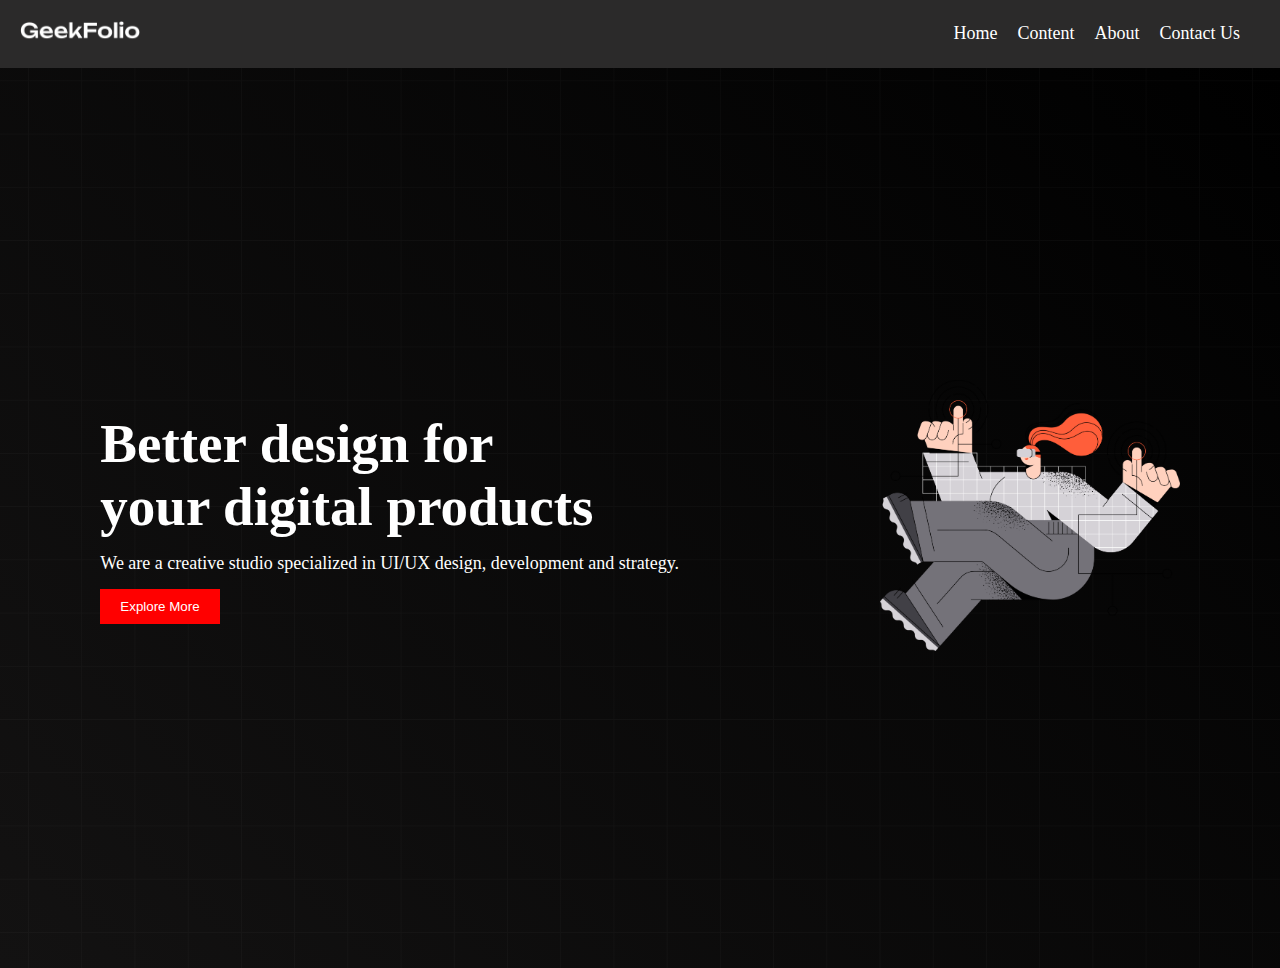
==== index1.html @ ded77a09 "First section done" ====
<!DOCTYPE html>
<html lang="en">

<head>
    <meta charset="UTF-8">
    <meta name="viewport" content="width=device-width, initial-scale=1.0">
    <title>Document</title>
    <link rel="stylesheet" href="styles.css">
</head>

<body>

    <!-- this is a nav bar section -->
    <header>
        <nav>
            <div class="menu-container">
                <div class="logo">
                    <img class="logo-photo" src="./logo/logo-light.png" alt="">
                </div>
                <div class="menus">
                    <li class="item">Home</li>
                    <li class="item">Content</li>
                    <li class="item">About</li>
                    <li class="item">Contact Us</li>
                </div>
            </div>
        </nav>

    </header>
    <main>
        <section>
            <div class="banner-container">
                <div class="banner-text">
                    <h1 class="title">Better design for <br> your digital products</h1>
                    <p class="description">We are a creative studio specialized in UI/UX design, development and strategy.</p>
                    <button class="btn">Explore More</button>
                </div>
                <div class="banner-photo">
                    <img src="./images/banner.png" alt="" class="banner-img">
                </div>
            </div>
        </section>

    </main>
    <footer></footer>

</body>

</html>
---- styles.css ----
* {
    margin: 0;
    padding: 0;
}

.menu-container {
    background-color: rgb(43, 42, 42);
    padding: 20px;
    color: white;
    list-style: none;
    display: flex;
    align-items: center;
    justify-content: space-between;
}

.menus {
    display: flex;
}

.item {
    margin-right: 10px;
    padding-right: 10px;
    font-size: 18px;
    cursor: pointer;
    transition: all .2s ease-in-out;
}

.item:hover {
    color: aqua;
}

.logo-photo {
    width: 120px;
}

.banner-img {
    width: 300px;
}

.banner-container {
    display: flex;
    justify-content: space-around;
    height: 100vh;
    align-items: center;
    background-image: url("./images/background.png"), linear-gradient(45deg, #131212, #000);
    color: white;
    background-position: center;
    background-size: cover;
    background-repeat: no-repeat;
}

.title {
    font-size: 55px;
    font-weight: bold;
}

.description {
    font-size: 18px;
    margin-top: 15px;
    margin-bottom: 15px;
}

.btn {
    padding: 10px 20px;
    background-color: red;
    border: none;
    color: white;
    transition: all 0.3s ease-in-out;
}

.btn:hover {
    background-color: rgb(164, 0, 0);
}
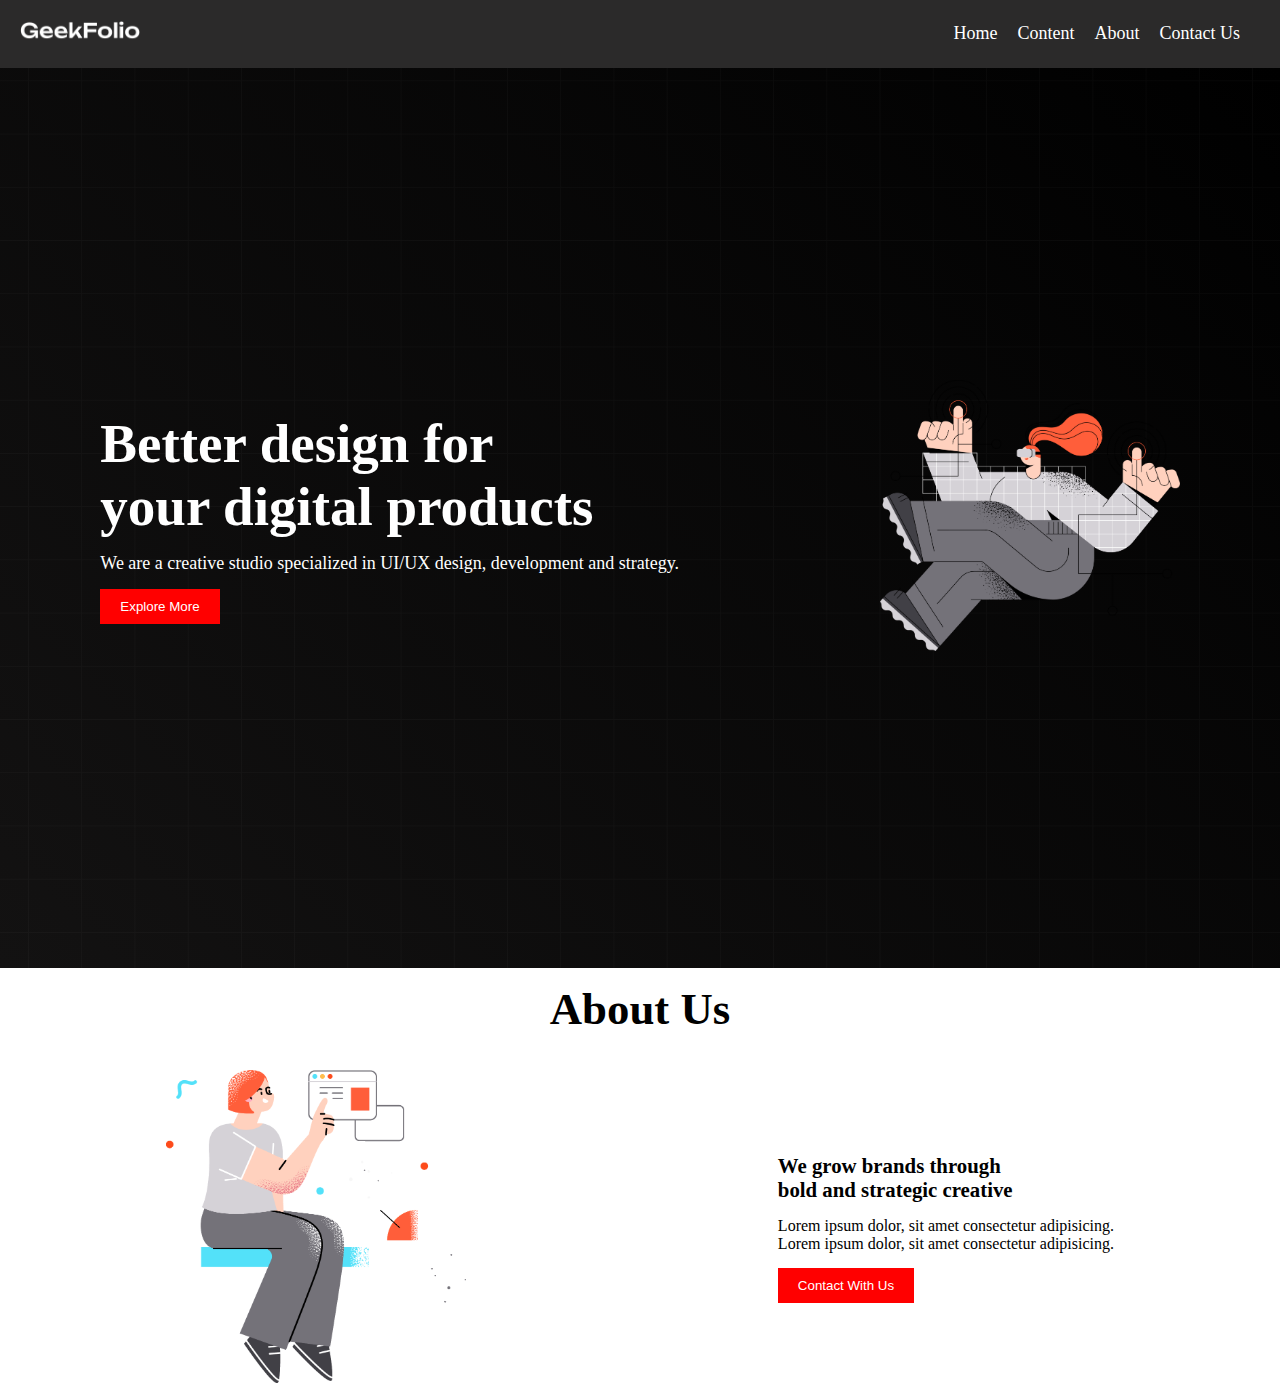
==== commit b1423772: "About section done" ====
--- a/index1.html
+++ b/index1.html
@@ -41,6 +41,26 @@
             </div>
         </section>
 
+        <!-- this is about us section -->
+
+        <section>
+
+            <h1 class="about">About Us</h1>
+            <div class="about-container">
+                <div class="left-image">
+                    <img src="./images/section.png" alt="" class="section-img">
+                </div>
+                <div class="right-text">
+                    <h4 class="about-h4">We grow brands through <br> bold and strategic creative</h4>
+                    <p class="about-p">Lorem ipsum dolor, sit amet consectetur adipisicing. <br> Lorem ipsum dolor, sit amet consectetur adipisicing.
+                    </p>
+
+                    <button class="btn">Contact With Us</button>
+                </div>
+            </div>
+
+        </section>
+
     </main>
     <footer></footer>
 
--- a/styles.css
+++ b/styles.css
@@ -70,4 +70,31 @@
 
 .btn:hover {
     background-color: rgb(164, 0, 0);
+}
+
+.about {
+    font-size: 2.8rem;
+    text-align: center;
+    margin-top: 15px;
+    margin-bottom: 25px;
+}
+
+.section-img {
+    width: 300px;
+}
+
+.about-container {
+    display: flex;
+    justify-content: space-around;
+    align-items: center;
+    padding: 10px;
+}
+
+.about-h4 {
+    font-size: 1.3rem;
+    margin-bottom: 15px;
+}
+
+.about-p {
+    margin-bottom: 15px;
 }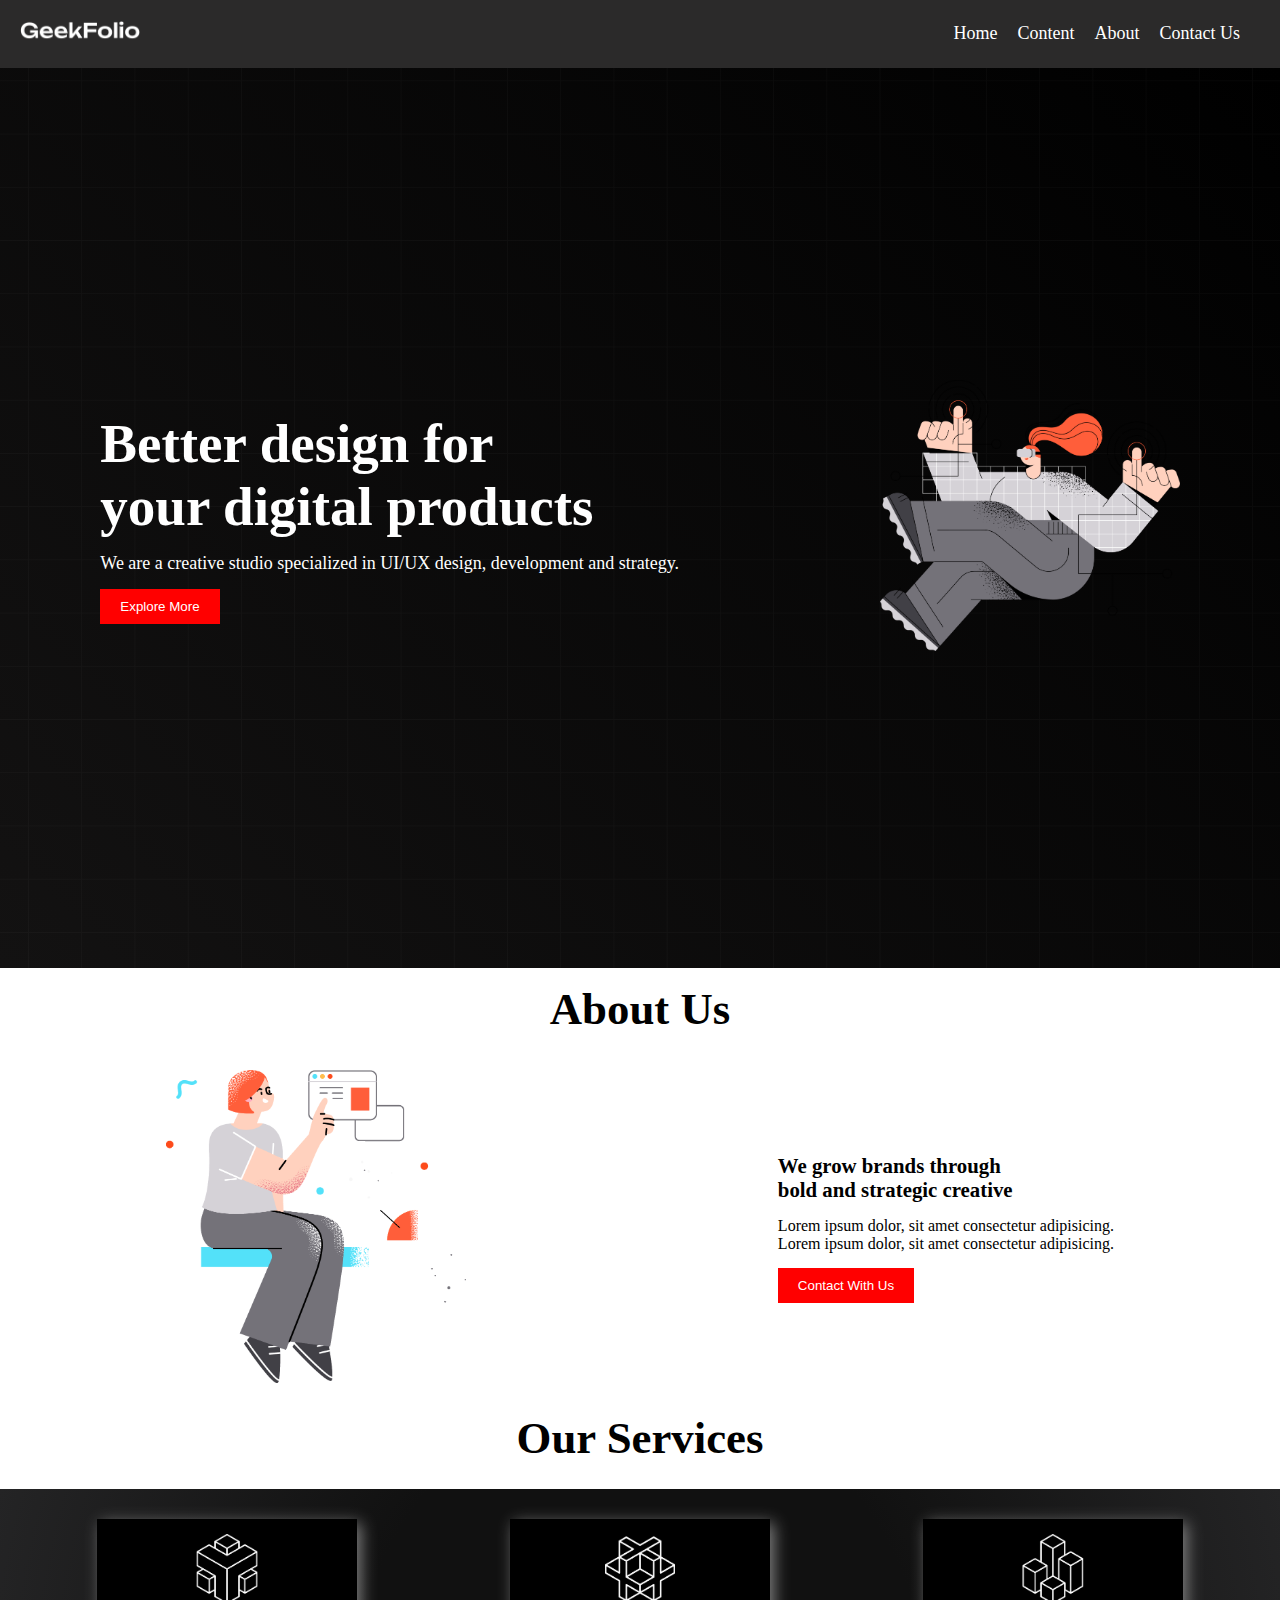
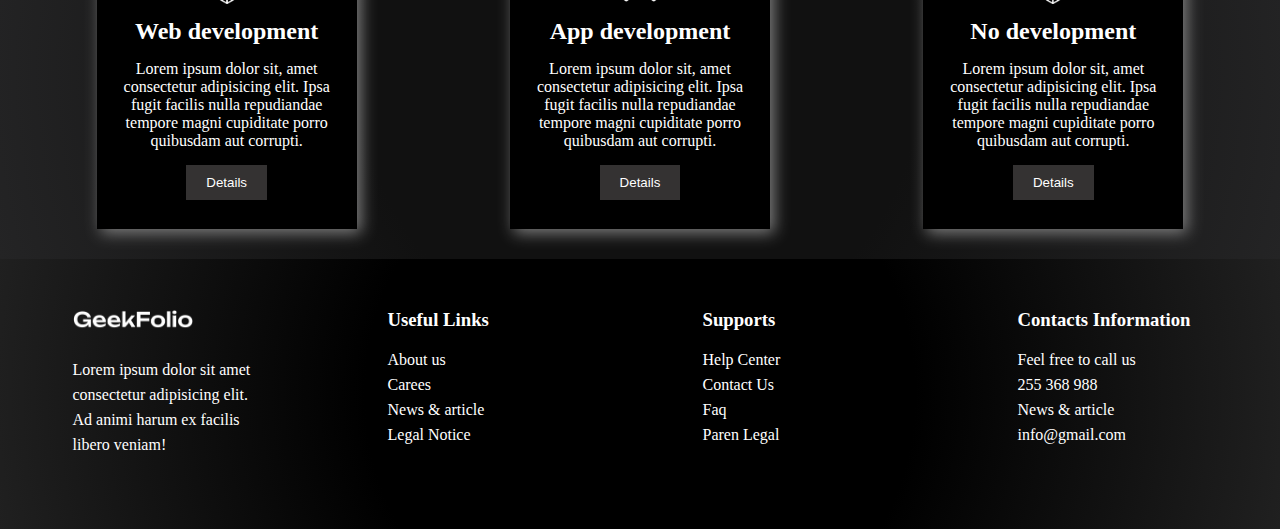
==== commit 4e8a9d52: "final result" ====
--- a/index1.html
+++ b/index1.html
@@ -61,8 +61,68 @@
 
         </section>
 
+        <!-- service section starts from here -->
+
+        <section>
+            <h1 class="about">Our Services</h1>
+
+            <div class="service-container">
+                <div class="box">
+                    <img src="./icon/icon1.png" alt="" class="icon">
+                    <h2 class="box-title">Web development</h2>
+                    <p class="box-description">Lorem ipsum dolor sit, amet consectetur adipisicing elit. Ipsa fugit facilis nulla repudiandae tempore magni cupiditate porro quibusdam aut corrupti.</p>
+                    <button class="btn btn-box">Details</button>
+                </div>
+                <div class="box">
+                    <img src="./icon/icon2.png" alt="" class="icon">
+                    <h2 class="box-title">App development</h2>
+                    <p class="box-description">Lorem ipsum dolor sit, amet consectetur adipisicing elit. Ipsa fugit facilis nulla repudiandae tempore magni cupiditate porro quibusdam aut corrupti.</p>
+                    <button class="btn btn-box">Details</button>
+                </div>
+                <div class="box">
+                    <img src="./icon/icon3.png" alt="" class="icon">
+                    <h2 class="box-title">No development</h2>
+                    <p class="box-description">Lorem ipsum dolor sit, amet consectetur adipisicing elit. Ipsa fugit facilis nulla repudiandae tempore magni cupiditate porro quibusdam aut corrupti.</p>
+                    <button class="btn btn-box">Details</button>
+                </div>
+            </div>
+
+        </section>
+
     </main>
-    <footer></footer>
+    <footer>
+        <div class="footers">
+            <div class="footers-info">
+                <img class="footer-img footer-h3" src="./logo/logo-light.png" alt="">
+                <p class="footer-p">Lorem ipsum dolor sit amet consectetur adipisicing elit. Ad animi harum ex facilis libero veniam!</p>
+            </div>
+            <div class="footers-info">
+                <h3 class="footer-h3">Useful Links</h3>
+                <li class="footer-li">About us</li>
+                <li class="footer-li">Carees</li>
+                <li class="footer-li">News & article</li>
+                <li class="footer-li">Legal Notice</li>
+            </div>
+            <div class="footers-info">
+                <h3 class="footer-h3">Supports</h3>
+                <li class="footer-li">Help Center</li>
+                <li class="footer-li">Contact Us</li>
+                <li class="footer-li">Faq</li>
+                <li class="footer-li">Paren Legal</li>
+            </div>
+            <div class="footers-info">
+                <h3 class="footer-h3">Contacts Information</h3>
+                <li class="footer-li">Feel free to call us</li>
+                <li class="footer-li">255 368 988</li>
+                <li class="footer-li">News & article</li>
+                <li class="footer-li">info@gmail.com</li>
+            </div>
+        </div>
+
+
+
+
+    </footer>
 
 </body>
 
--- a/styles.css
+++ b/styles.css
@@ -1,100 +1,166 @@
-* {
-    margin: 0;
-    padding: 0;
-}
-
-.menu-container {
-    background-color: rgb(43, 42, 42);
-    padding: 20px;
-    color: white;
-    list-style: none;
-    display: flex;
-    align-items: center;
-    justify-content: space-between;
-}
-
-.menus {
-    display: flex;
-}
-
-.item {
-    margin-right: 10px;
-    padding-right: 10px;
-    font-size: 18px;
-    cursor: pointer;
-    transition: all .2s ease-in-out;
-}
-
-.item:hover {
-    color: aqua;
-}
-
-.logo-photo {
-    width: 120px;
-}
-
-.banner-img {
-    width: 300px;
-}
-
-.banner-container {
-    display: flex;
-    justify-content: space-around;
-    height: 100vh;
-    align-items: center;
-    background-image: url("./images/background.png"), linear-gradient(45deg, #131212, #000);
-    color: white;
-    background-position: center;
-    background-size: cover;
-    background-repeat: no-repeat;
-}
-
-.title {
-    font-size: 55px;
-    font-weight: bold;
-}
-
-.description {
-    font-size: 18px;
-    margin-top: 15px;
-    margin-bottom: 15px;
-}
-
-.btn {
-    padding: 10px 20px;
-    background-color: red;
-    border: none;
-    color: white;
-    transition: all 0.3s ease-in-out;
-}
-
-.btn:hover {
-    background-color: rgb(164, 0, 0);
-}
-
-.about {
-    font-size: 2.8rem;
-    text-align: center;
-    margin-top: 15px;
-    margin-bottom: 25px;
-}
-
-.section-img {
-    width: 300px;
-}
-
-.about-container {
-    display: flex;
-    justify-content: space-around;
-    align-items: center;
-    padding: 10px;
-}
-
-.about-h4 {
-    font-size: 1.3rem;
-    margin-bottom: 15px;
-}
-
-.about-p {
-    margin-bottom: 15px;
-}+    * {
+        margin: 0;
+        padding: 0;
+    }
+    
+    .menu-container {
+        background-color: rgb(43, 42, 42);
+        padding: 20px;
+        color: white;
+        list-style: none;
+        display: flex;
+        align-items: center;
+        justify-content: space-between;
+    }
+    
+    .menus {
+        display: flex;
+    }
+    
+    .item {
+        margin-right: 10px;
+        padding-right: 10px;
+        font-size: 18px;
+        cursor: pointer;
+        transition: all .2s ease-in-out;
+    }
+    
+    .item:hover {
+        color: aqua;
+    }
+    
+    .logo-photo {
+        width: 120px;
+    }
+    
+    .banner-img {
+        width: 300px;
+    }
+    
+    .banner-container {
+        display: flex;
+        justify-content: space-around;
+        height: 100vh;
+        align-items: center;
+        background-image: url("./images/background.png"), linear-gradient(45deg, #131212, #000);
+        color: white;
+        background-position: center;
+        background-size: cover;
+        background-repeat: no-repeat;
+    }
+    
+    .title {
+        font-size: 55px;
+        font-weight: bold;
+    }
+    
+    .description {
+        font-size: 18px;
+        margin-top: 15px;
+        margin-bottom: 15px;
+    }
+    
+    .btn {
+        padding: 10px 20px;
+        background-color: red;
+        border: none;
+        color: white;
+        transition: all 0.3s ease-in-out;
+    }
+    
+    .btn:hover {
+        background-color: rgb(164, 0, 0);
+    }
+    
+    .about {
+        font-size: 2.8rem;
+        text-align: center;
+        margin-top: 15px;
+        margin-bottom: 25px;
+    }
+    
+    .section-img {
+        width: 300px;
+    }
+    
+    .about-container {
+        display: flex;
+        justify-content: space-around;
+        align-items: center;
+        padding: 10px;
+    }
+    
+    .about-h4 {
+        font-size: 1.3rem;
+        margin-bottom: 15px;
+    }
+    
+    .about-p {
+        margin-bottom: 15px;
+    }
+    
+    .box {
+        width: 230px;
+        height: 280px;
+        box-shadow: 4px 4px 15px gray;
+        background-color: black;
+        text-align: center;
+        padding: 15px;
+        color: white;
+    }
+    
+    .icon {
+        width: 70px;
+    }
+    
+    .btn-box {
+        background-color: rgb(52, 50, 50);
+        margin-top: 10px;
+    }
+    
+    .box-title {
+        padding: 10px;
+    }
+    
+    .box-description {
+        padding: 5px;
+    }
+    
+    .service-container {
+        display: flex;
+        justify-content: space-around;
+        padding: 30px 20px 30px 20px;
+        background: rgb(17, 17, 17);
+        background: radial-gradient(circle, rgba(17, 17, 17, 1) 42%, rgb(36, 36, 37) 100%);
+    }
+    
+    .footers {
+        background: rgb(0, 0, 0);
+        background: radial-gradient(circle, rgba(0, 0, 0, 1) 42%, rgba(32, 32, 32, 1) 100%);
+        display: flex;
+        justify-content: space-around;
+        padding: 50px 10px 50px 10px;
+    }
+    
+    .footer-img {
+        width: 120px;
+    }
+    
+    .footers-info {
+        color: white;
+        width: 190px;
+        height: 170px;
+    }
+    
+    .footer-h3 {
+        margin-bottom: 20px;
+    }
+    
+    .footer-li {
+        margin-top: 7px;
+        list-style: none;
+    }
+    
+    .footer-p {
+        line-height: 25px;
+    }